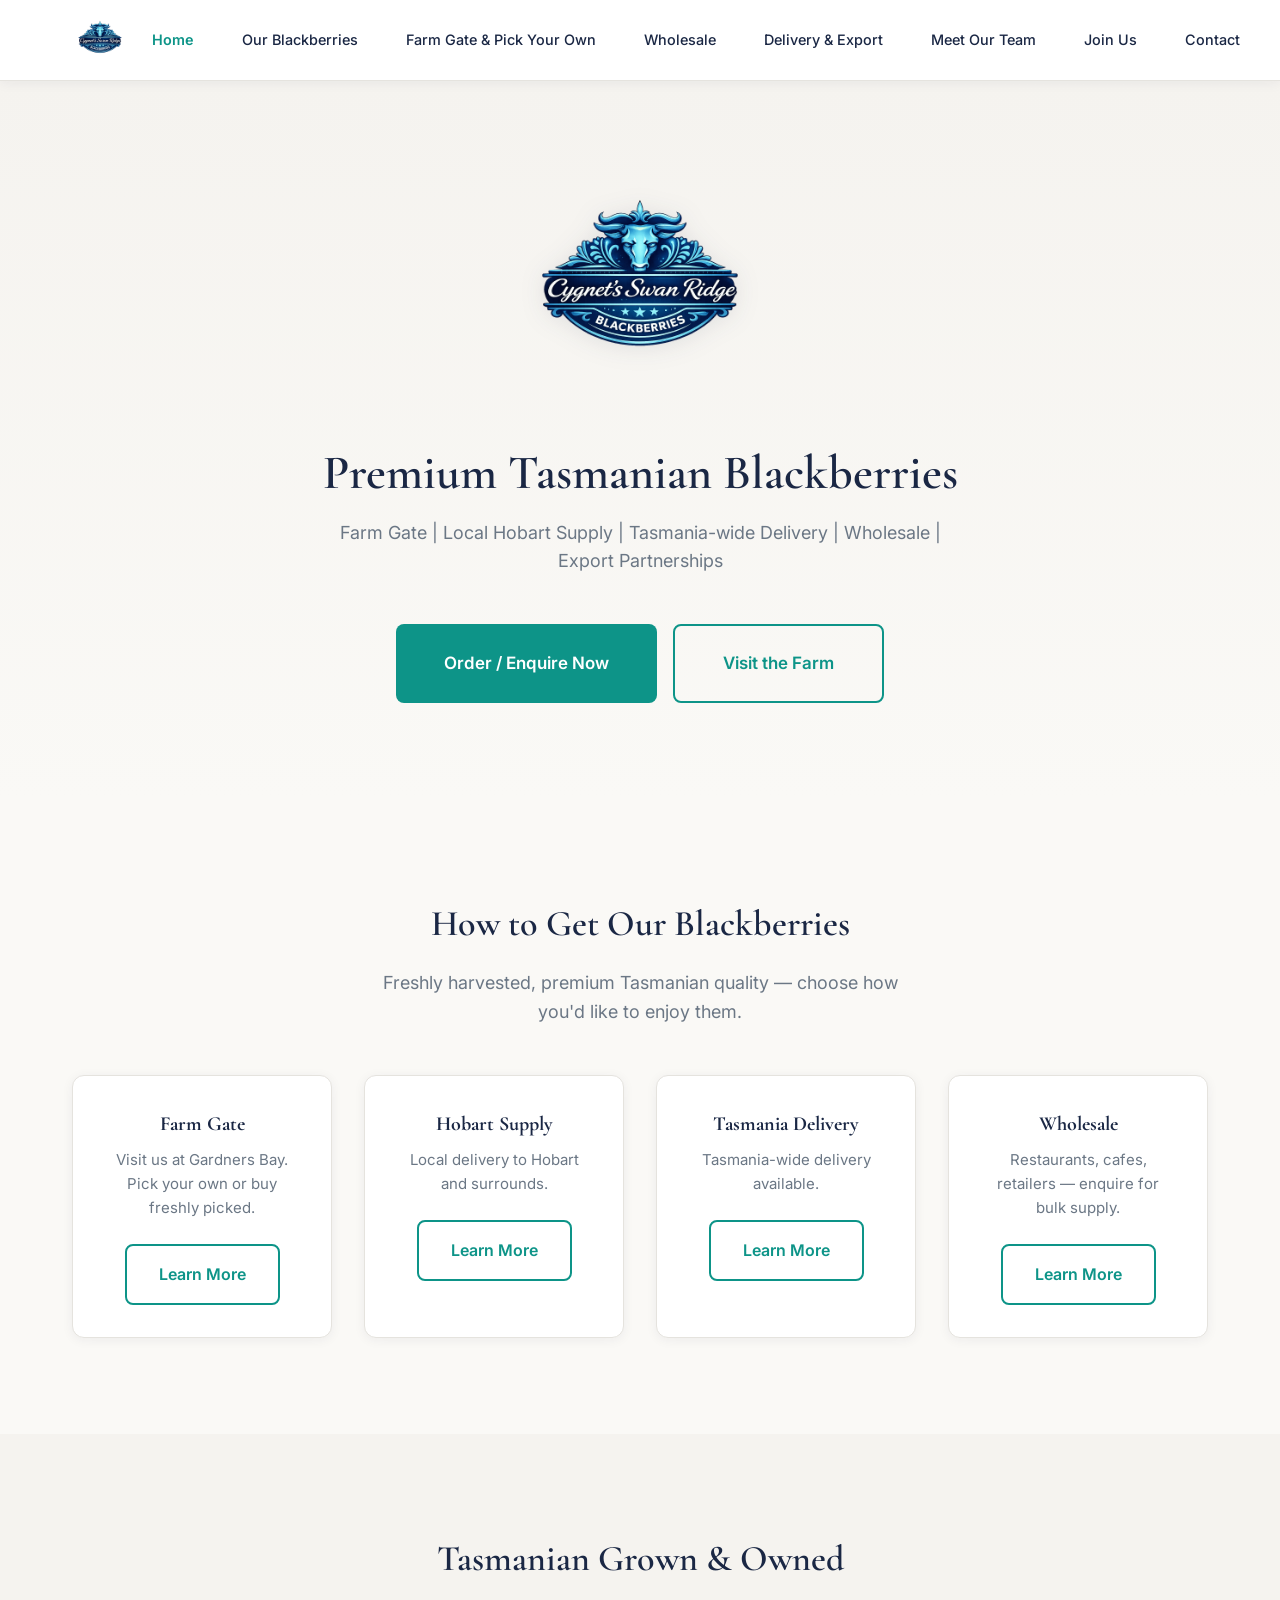
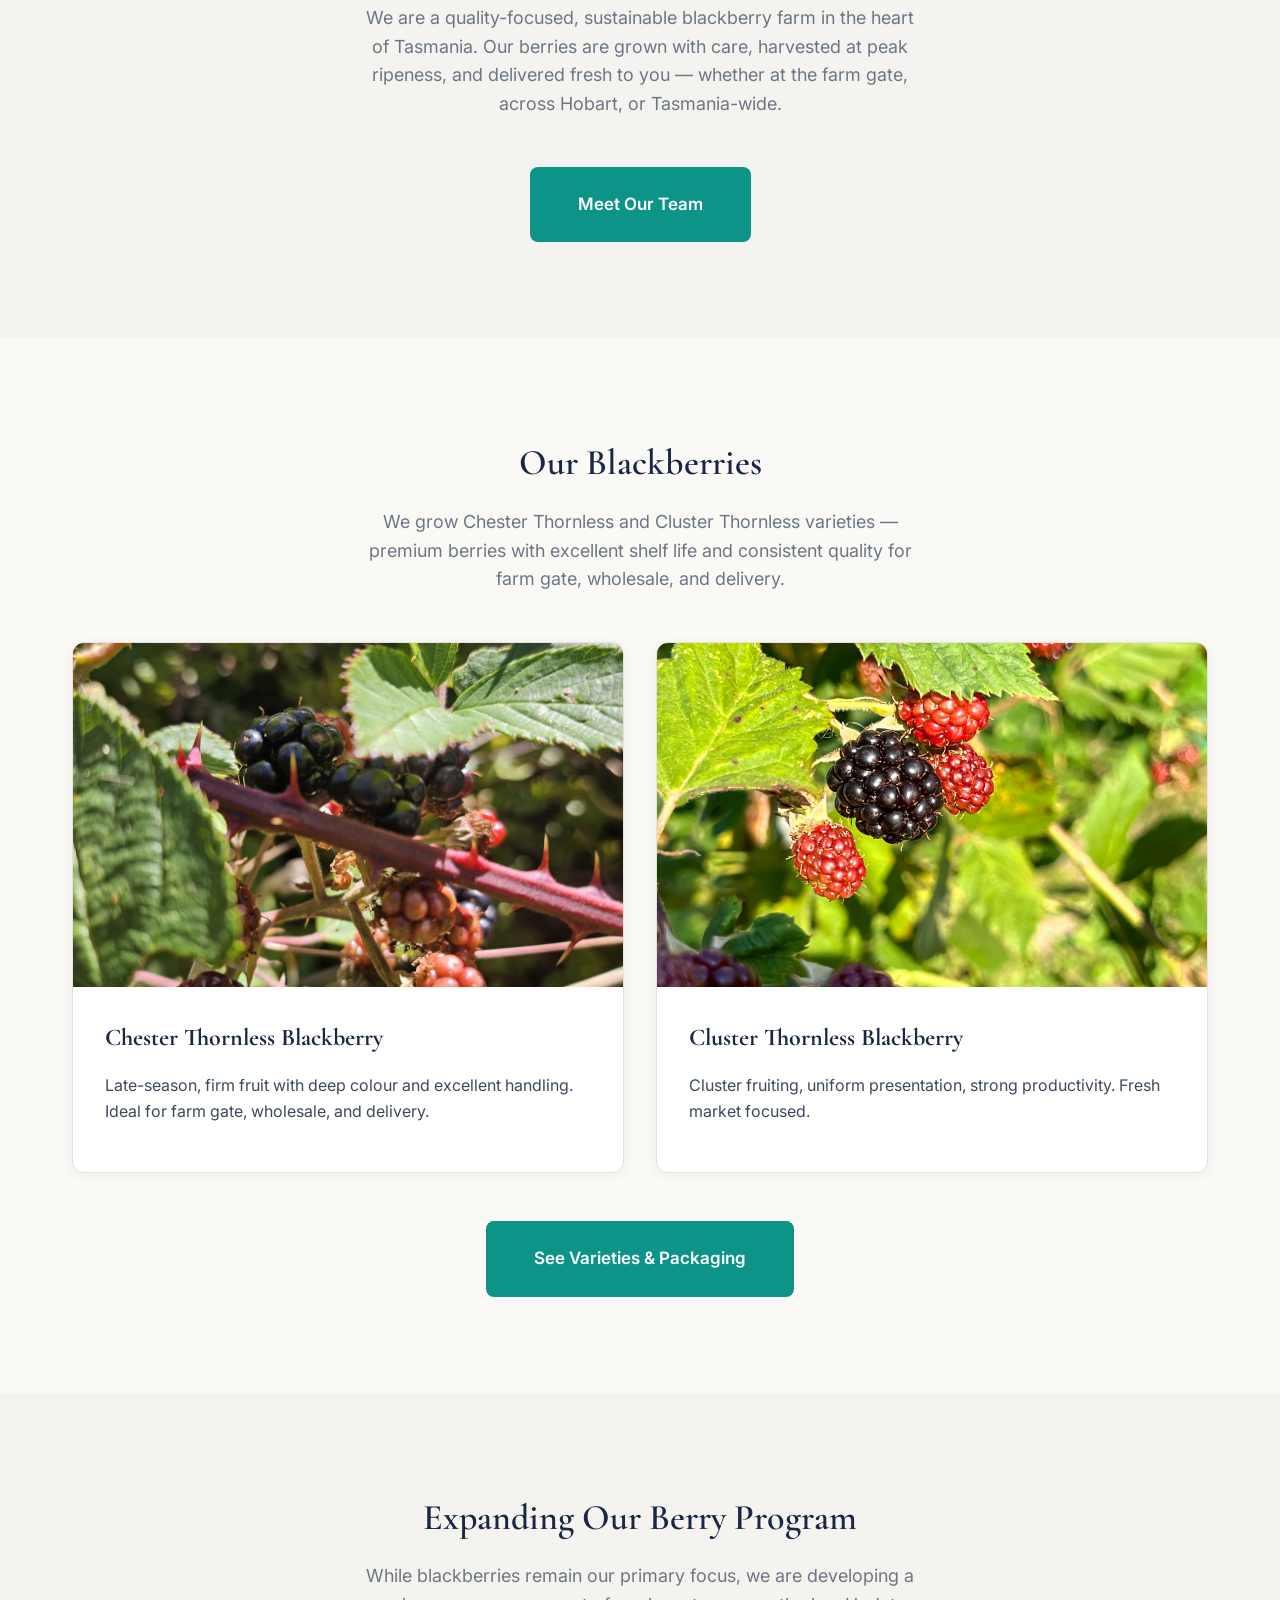
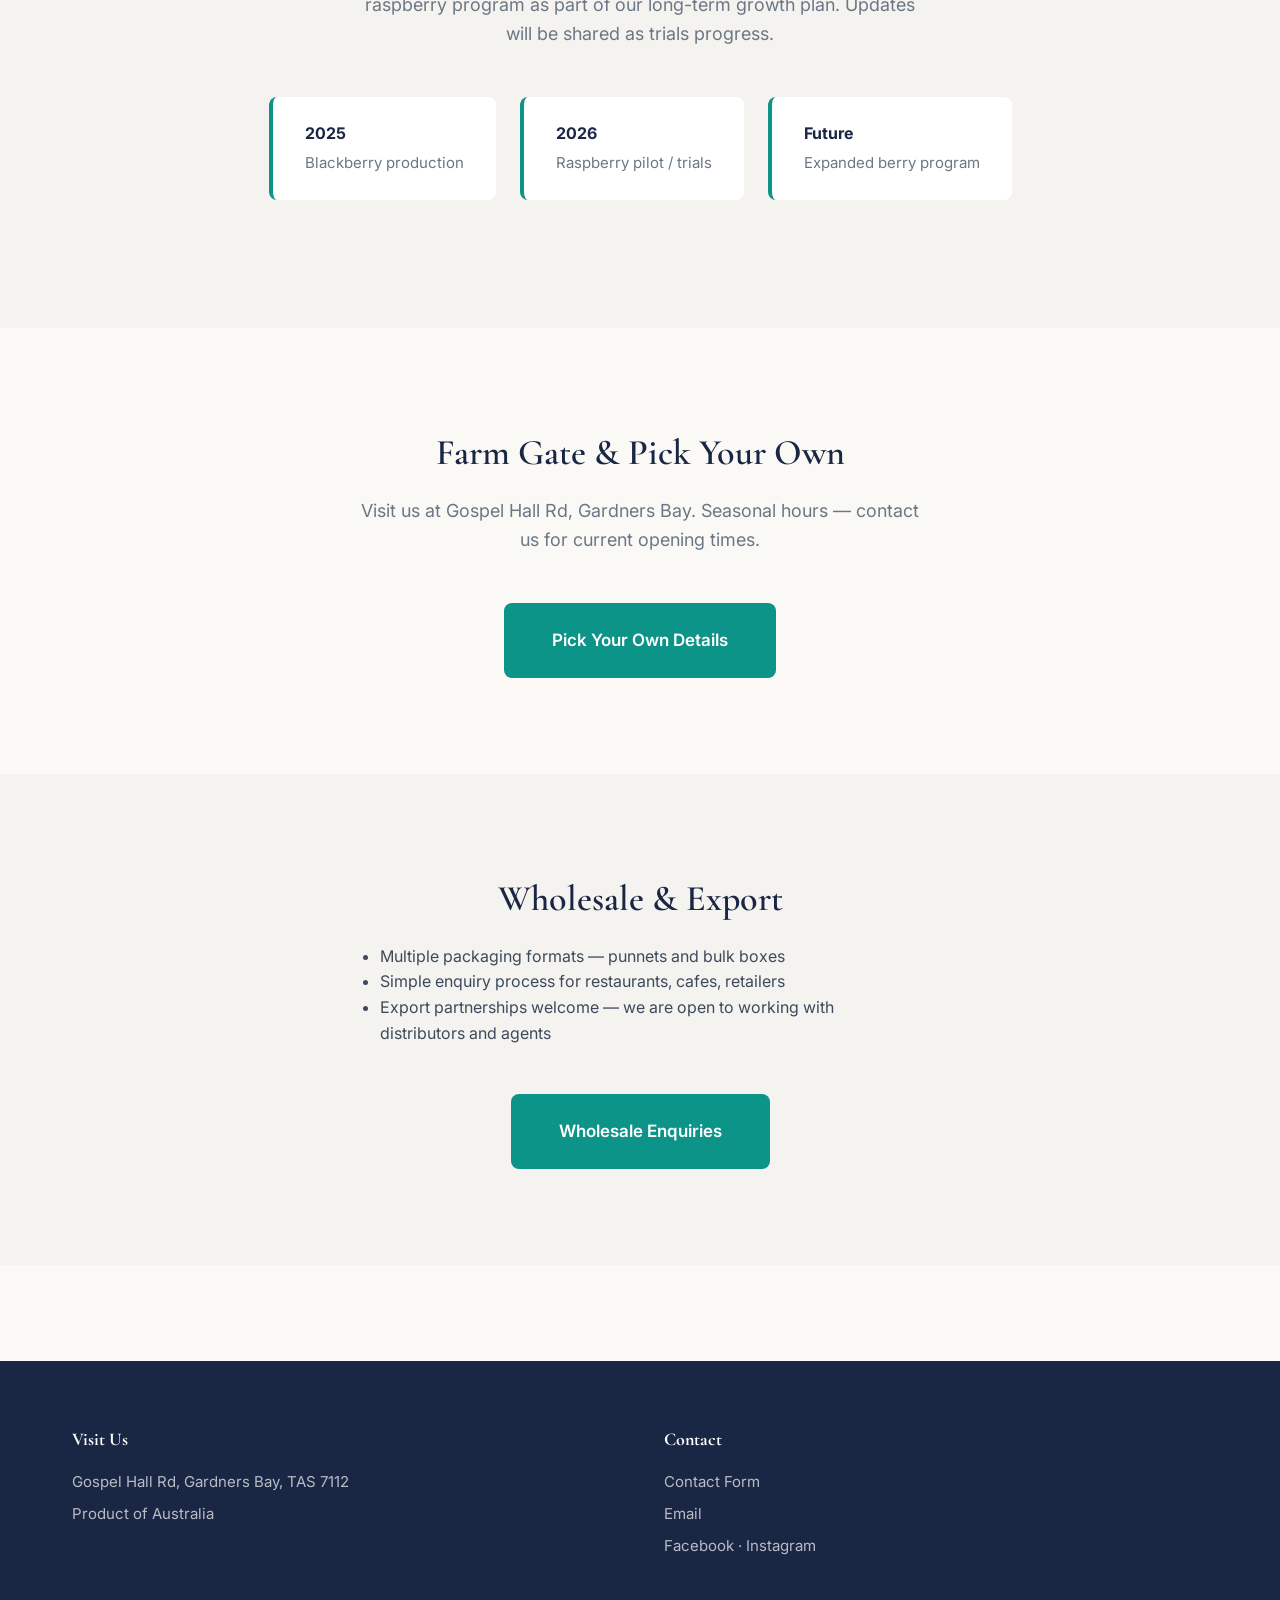
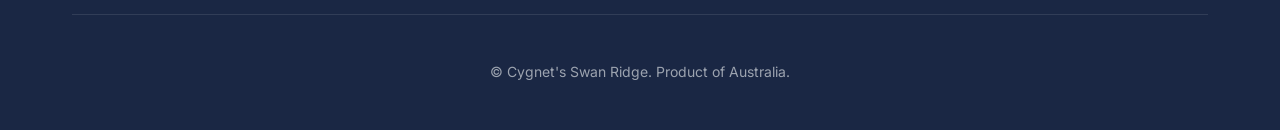
==== index.html @ 9a91f0d4 "initial website page" ====
<!DOCTYPE html>
<html lang="en">
<head>
  <meta charset="UTF-8">
  <meta name="viewport" content="width=device-width, initial-scale=1.0">
  <title>Cygnet's Swan Ridge — Premium Tasmanian Blackberries | Farm Gate, Hobart, Delivery, Wholesale</title>
  <meta name="description" content="Premium Tasmanian blackberries from Cygnet's Swan Ridge. Farm gate, Hobart supply, Tasmania-wide delivery, wholesale and export partnerships. Visit our farm at Gardners Bay.">
  <link rel="stylesheet" href="assets/css/main.css">
</head>
<body>
  <header class="site-header">
    <div class="container">
      <div class="header-inner">
        <a href="index.html" class="site-logo" aria-label="Cygnet's Swan Ridge Home">
          <img src="assets/images/logo/Updated_logo.png" alt="Cygnet's Swan Ridge — Premium Tasmanian Blackberries">
        </a>
        <button class="nav-toggle" aria-label="Toggle menu" type="button">☰</button>
        <nav class="main-nav">
          <ul>
            <li><a href="index.html" class="active">Home</a></li>
            <li><a href="blackberries.html">Our Blackberries</a></li>
            <li><a href="farm-gate.html">Farm Gate & Pick Your Own</a></li>
            <li><a href="wholesale.html">Wholesale</a></li>
            <li><a href="delivery-export.html">Delivery & Export</a></li>
            <li><a href="team.html">Meet Our Team</a></li>
            <li><a href="join.html">Join Us</a></li>
            <li><a href="contact.html">Contact</a></li>
          </ul>
        </nav>
      </div>
    </div>
  </header>

  <main>
    <!-- 1) Hero -->
    <section class="hero">
      <div class="container">
        <img src="assets/images/logo/Updated_logo.png" alt="Cygnet's Swan Ridge — Premium Tasmanian Blackberries" class="hero__logo">
        <h1>Premium Tasmanian Blackberries</h1>
        <p class="hero__subtext">Farm Gate | Local Hobart Supply | Tasmania-wide Delivery | Wholesale | Export Partnerships</p>
        <div class="hero__ctas">
          <a href="contact.html" class="btn btn--primary btn--lg">Order / Enquire Now</a>
          <a href="farm-gate.html" class="btn btn--secondary btn--lg">Visit the Farm</a>
        </div>
      </div>
    </section>

    <!-- 2) Quick Offer Tiles -->
    <section class="section">
      <div class="container">
        <h2 class="section-title">How to Get Our Blackberries</h2>
        <p class="section-subtitle">Freshly harvested, premium Tasmanian quality — choose how you'd like to enjoy them.</p>
        <div class="offer-tiles">
          <a href="farm-gate.html" class="offer-tile">
            <h3>Farm Gate</h3>
            <p>Visit us at Gardners Bay. Pick your own or buy freshly picked.</p>
            <span class="btn btn--secondary">Learn More</span>
          </a>
          <a href="delivery-export.html" class="offer-tile">
            <h3>Hobart Supply</h3>
            <p>Local delivery to Hobart and surrounds.</p>
            <span class="btn btn--secondary">Learn More</span>
          </a>
          <a href="delivery-export.html" class="offer-tile">
            <h3>Tasmania Delivery</h3>
            <p>Tasmania-wide delivery available.</p>
            <span class="btn btn--secondary">Learn More</span>
          </a>
          <a href="wholesale.html" class="offer-tile">
            <h3>Wholesale</h3>
            <p>Restaurants, cafes, retailers — enquire for bulk supply.</p>
            <span class="btn btn--secondary">Learn More</span>
          </a>
        </div>
      </div>
    </section>

    <!-- 3) About Preview -->
    <section class="section section--alt">
      <div class="container">
        <h2 class="section-title">Tasmanian Grown & Owned</h2>
        <p class="section-subtitle mb-2xl">We are a quality-focused, sustainable blackberry farm in the heart of Tasmania. Our berries are grown with care, harvested at peak ripeness, and delivered fresh to you — whether at the farm gate, across Hobart, or Tasmania-wide.</p>
        <div class="text-center">
          <a href="team.html" class="btn btn--primary btn--lg">Meet Our Team</a>
        </div>
      </div>
    </section>

    <!-- 4) Our Blackberries Preview -->
    <section class="section">
      <div class="container">
        <h2 class="section-title">Our Blackberries</h2>
        <p class="section-subtitle">We grow Chester Thornless and Cluster Thornless varieties — premium berries with excellent shelf life and consistent quality for farm gate, wholesale, and delivery.</p>
        <div class="variety-cards">
          <div class="variety-card">
            <div class="variety-card__image-wrap">
              <img src="assets/images/blackberries/Blac_1.jpg" alt="Chester Thornless blackberries on the vine" onerror="this.parentElement.classList.add('placeholder')">
            </div>
            <div class="variety-card__content">
              <h3>Chester Thornless Blackberry</h3>
              <p>Late-season, firm fruit with deep colour and excellent handling. Ideal for farm gate, wholesale, and delivery.</p>
            </div>
          </div>
          <div class="variety-card">
            <div class="variety-card__image-wrap">
              <img src="assets/images/blackberries/Black_2.jpg" alt="Cluster Thornless blackberries" onerror="this.parentElement.classList.add('placeholder')">
            </div>
            <div class="variety-card__content">
              <h3>Cluster Thornless Blackberry</h3>
              <p>Cluster fruiting, uniform presentation, strong productivity. Fresh market focused.</p>
            </div>
          </div>
        </div>
        <div class="text-center mt-2xl" style="margin-top: var(--space-2xl);">
          <a href="blackberries.html" class="btn btn--primary btn--lg">See Varieties & Packaging</a>
        </div>
      </div>
    </section>

    <!-- 5) Expanding Our Berry Program -->
    <section class="section section--alt">
      <div class="container">
        <h2 class="section-title">Expanding Our Berry Program</h2>
        <p class="section-subtitle">While blackberries remain our primary focus, we are developing a raspberry program as part of our long-term growth plan. Updates will be shared as trials progress.</p>
        <div class="timeline">
          <div class="timeline-item">
            <strong>2025</strong>
            <span>Blackberry production</span>
          </div>
          <div class="timeline-item">
            <strong>2026</strong>
            <span>Raspberry pilot / trials</span>
          </div>
          <div class="timeline-item">
            <strong>Future</strong>
            <span>Expanded berry program</span>
          </div>
        </div>
      </div>
    </section>

    <!-- 6) Farm Gate & Pick Your Own Preview -->
    <section class="section">
      <div class="container">
        <h2 class="section-title">Farm Gate & Pick Your Own</h2>
        <p class="section-subtitle">Visit us at Gospel Hall Rd, Gardners Bay. Seasonal hours — contact us for current opening times.</p>
        <div class="text-center">
          <a href="farm-gate.html" class="btn btn--primary btn--lg">Pick Your Own Details</a>
        </div>
      </div>
    </section>

    <!-- 7) Wholesale & Export Preview -->
    <section class="section section--alt">
      <div class="container">
        <h2 class="section-title">Wholesale & Export</h2>
        <ul style="max-width: 560px; margin: 0 auto var(--space-2xl); padding-left: 1.25rem; color: var(--color-body);">
          <li>Multiple packaging formats — punnets and bulk boxes</li>
          <li>Simple enquiry process for restaurants, cafes, retailers</li>
          <li>Export partnerships welcome — we are open to working with distributors and agents</li>
        </ul>
        <div class="text-center">
          <a href="wholesale.html" class="btn btn--primary btn--lg">Wholesale Enquiries</a>
        </div>
      </div>
    </section>
  </main>

  <!-- Footer -->
  <footer class="site-footer">
    <div class="container">
      <div class="footer-grid">
        <div class="footer-section">
          <h4>Visit Us</h4>
          <p>Gospel Hall Rd, Gardners Bay, TAS 7112</p>
          <p>Product of Australia</p>
        </div>
        <div class="footer-section">
          <h4>Contact</h4>
          <p><a href="contact.html">Contact Form</a></p>
          <p><a href="mailto:hello@cygnetswanridge.com.au">Email</a></p>
          <p><a href="#" aria-label="Facebook">Facebook</a> · <a href="#" aria-label="Instagram">Instagram</a></p>
        </div>
      </div>
      <div class="footer-bottom">
        <p>© Cygnet's Swan Ridge. Product of Australia.</p>
      </div>
    </div>
  </footer>

  <script src="assets/js/nav.js"></script>
</body>
</html>
---- assets/css/main.css ----
/* Cygnet's Swan Ridge — Main Stylesheet */
@import url('https://fonts.googleapis.com/css2?family=Cormorant+Garamond:ital,wght@0,400;0,500;0,600;0,700;1,400&family=Inter:wght@400;500;600;700&display=swap');

@import 'variables.css';
@import 'reset.css';
@import 'layout.css';
@import 'components.css';

/* Utility */
.text-center { text-align: center; }
.mb-0 { margin-bottom: 0; }
.mb-lg { margin-bottom: var(--space-lg); }
.mb-xl { margin-bottom: var(--space-xl); }
.mb-2xl { margin-bottom: var(--space-2xl); }
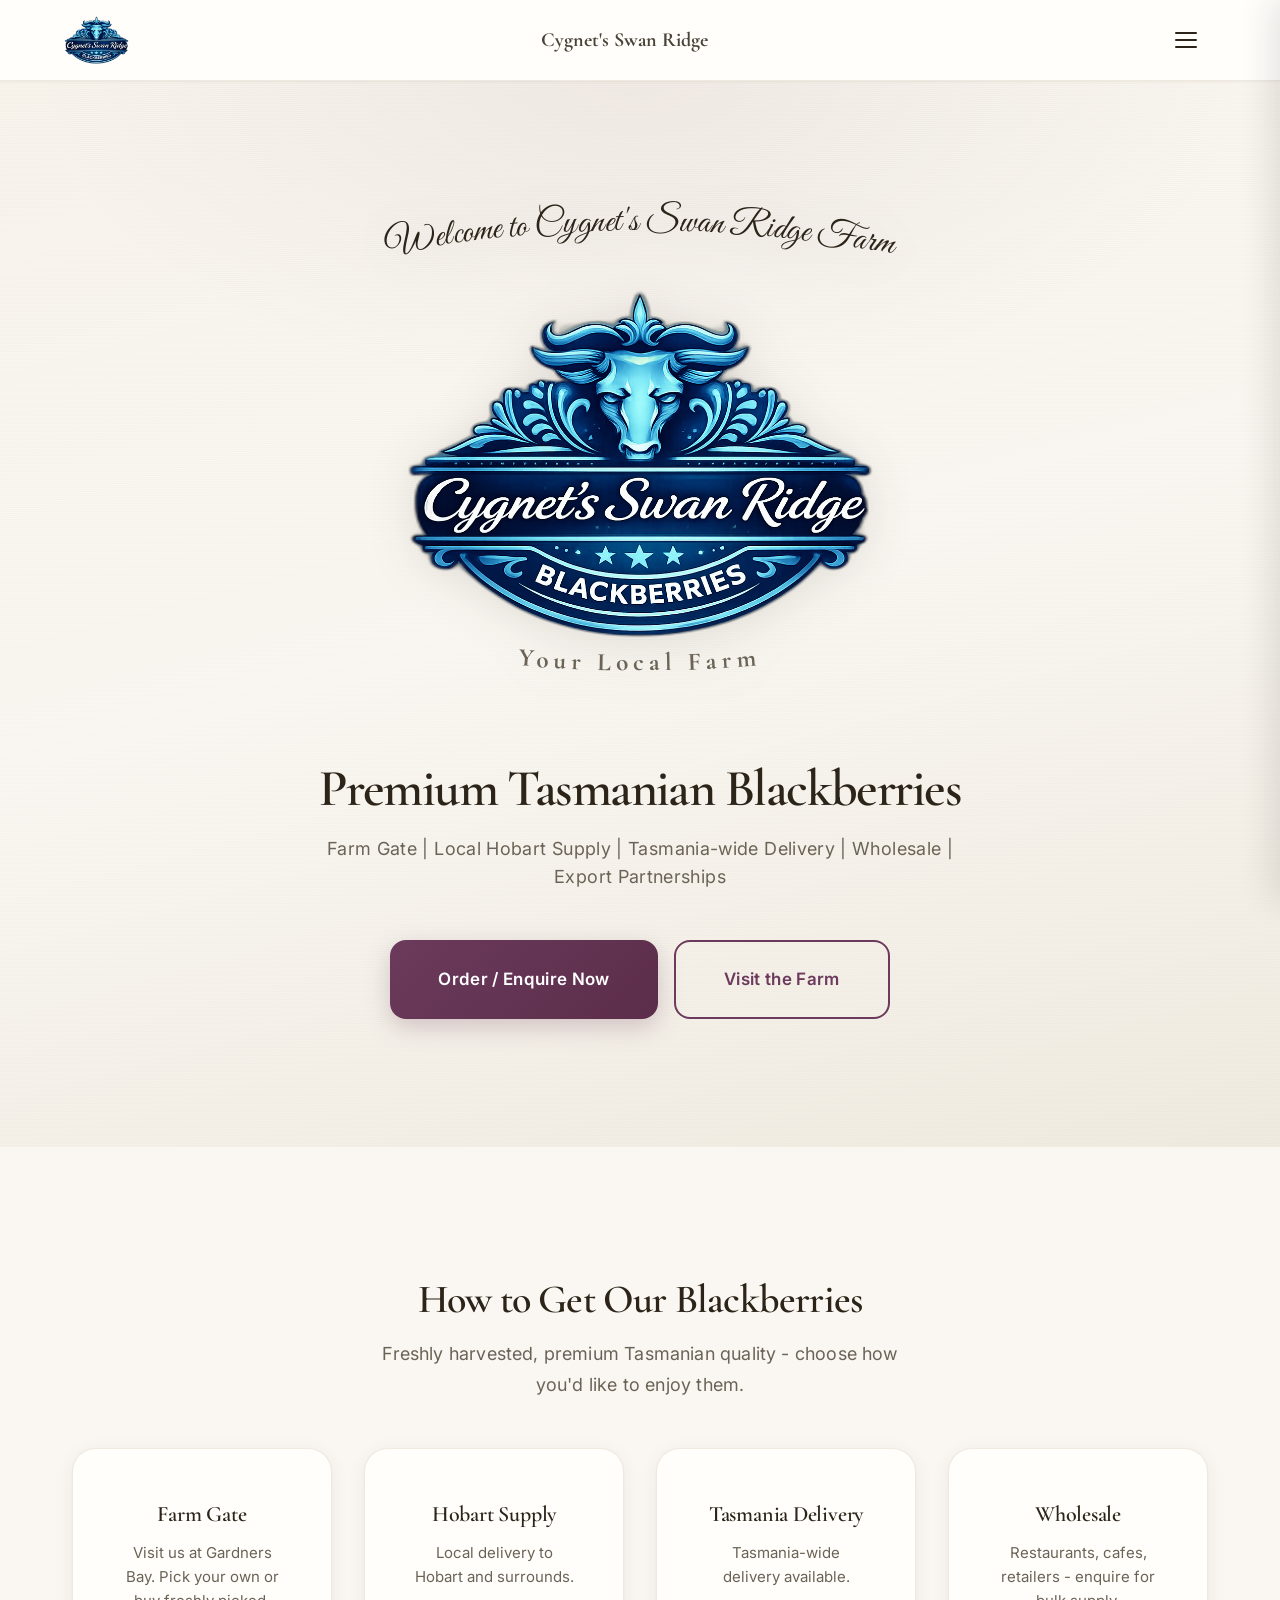
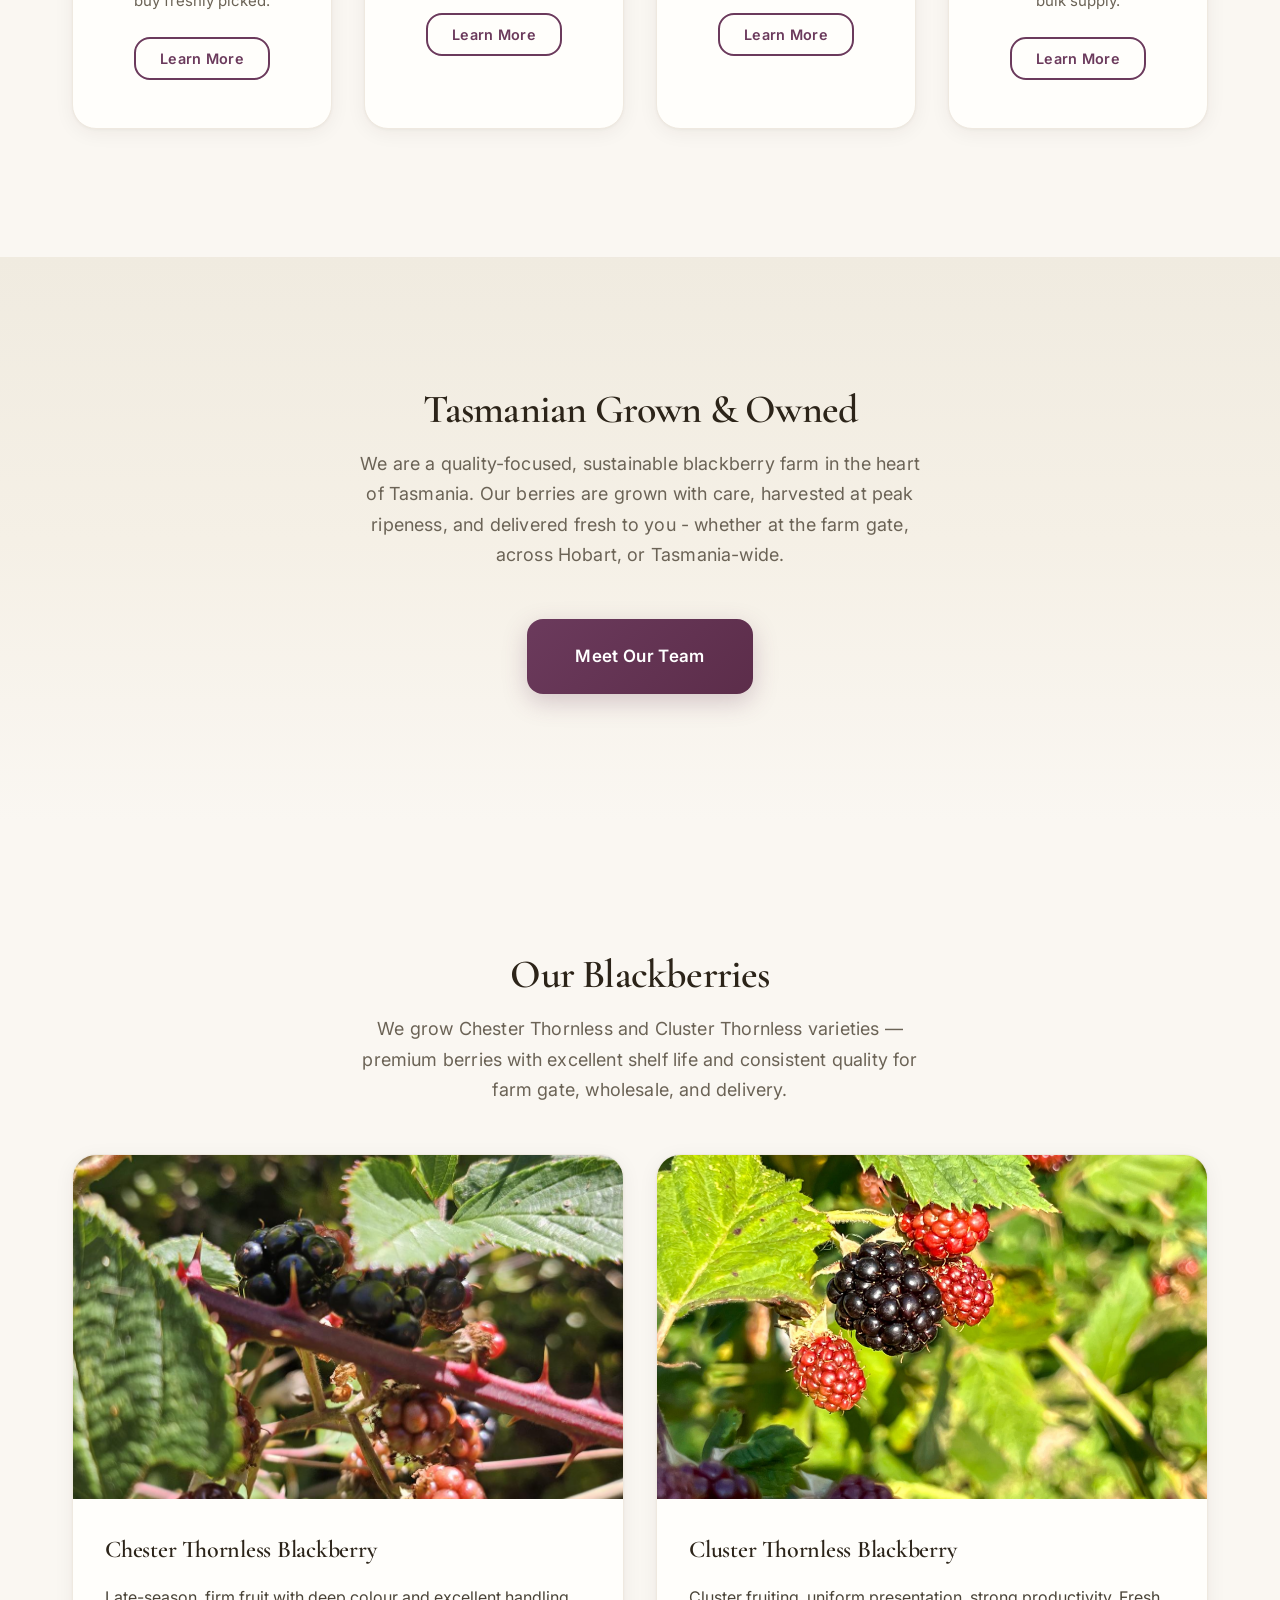
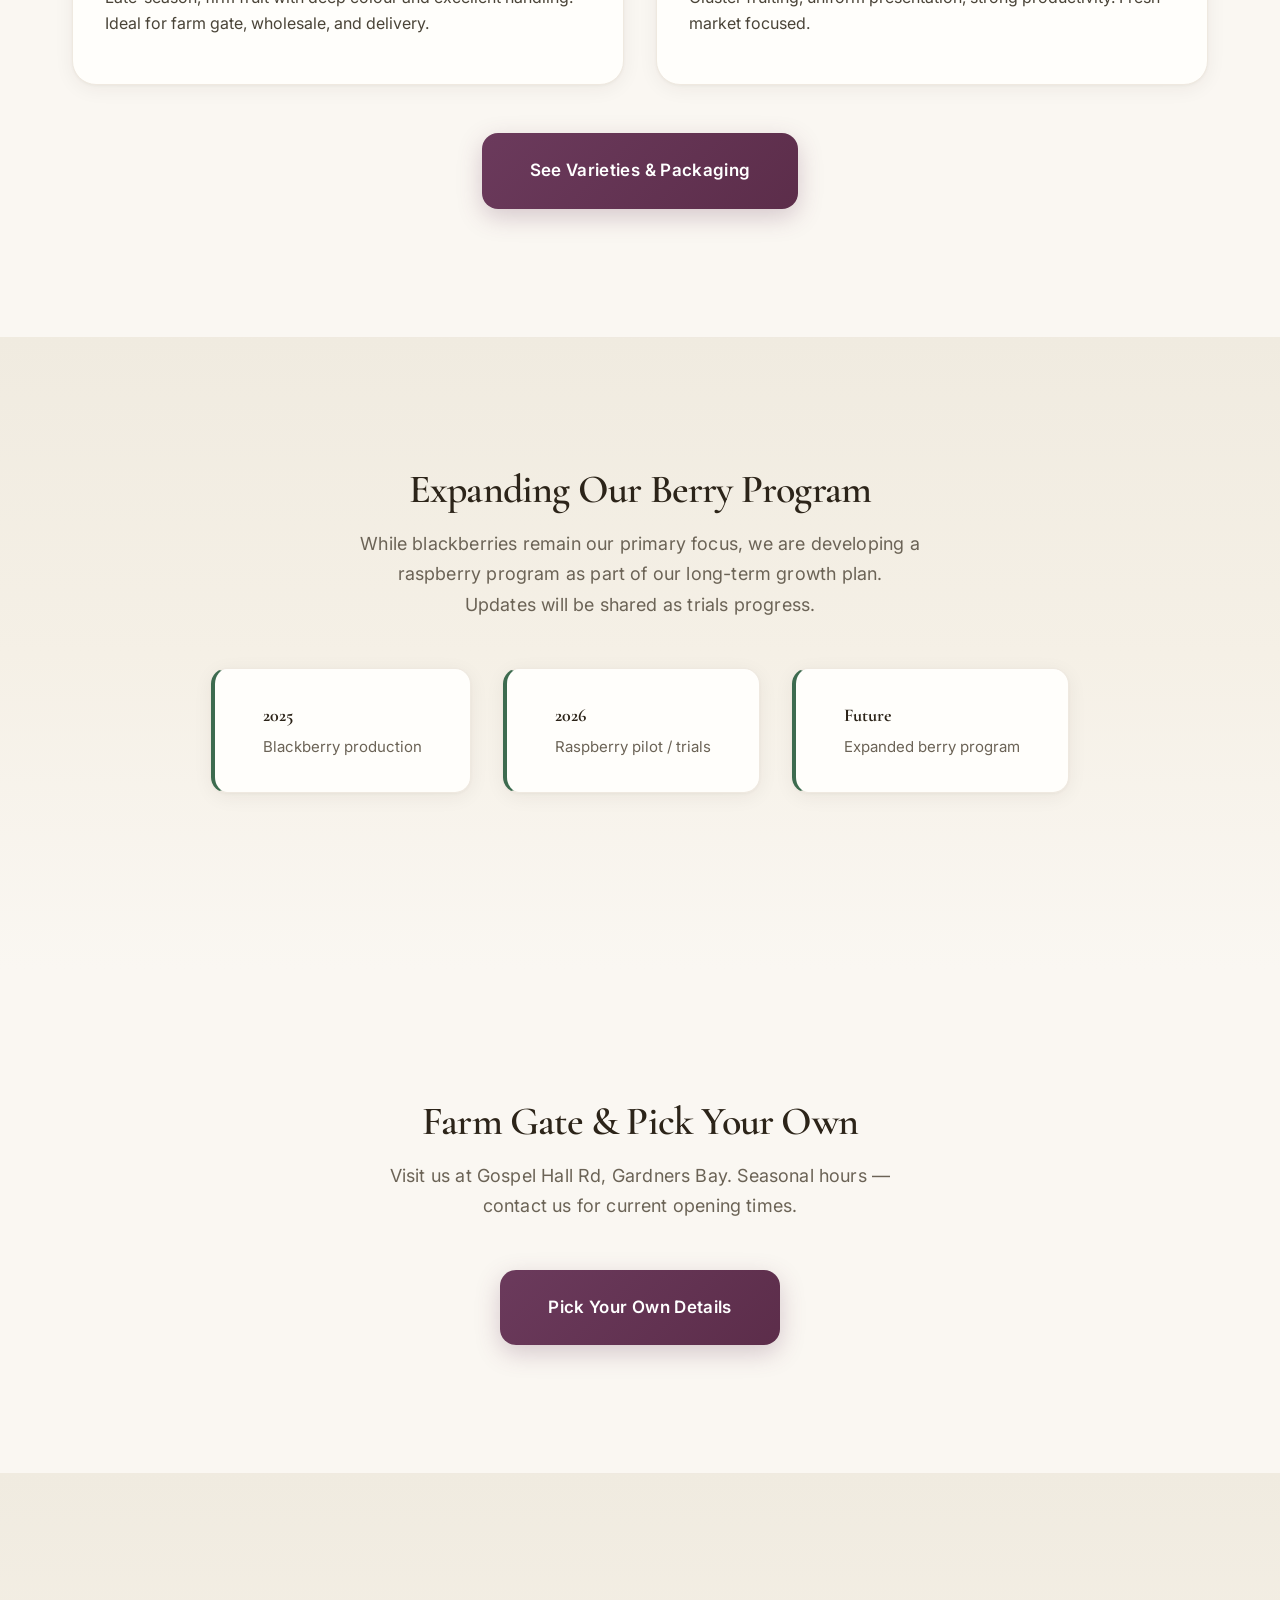
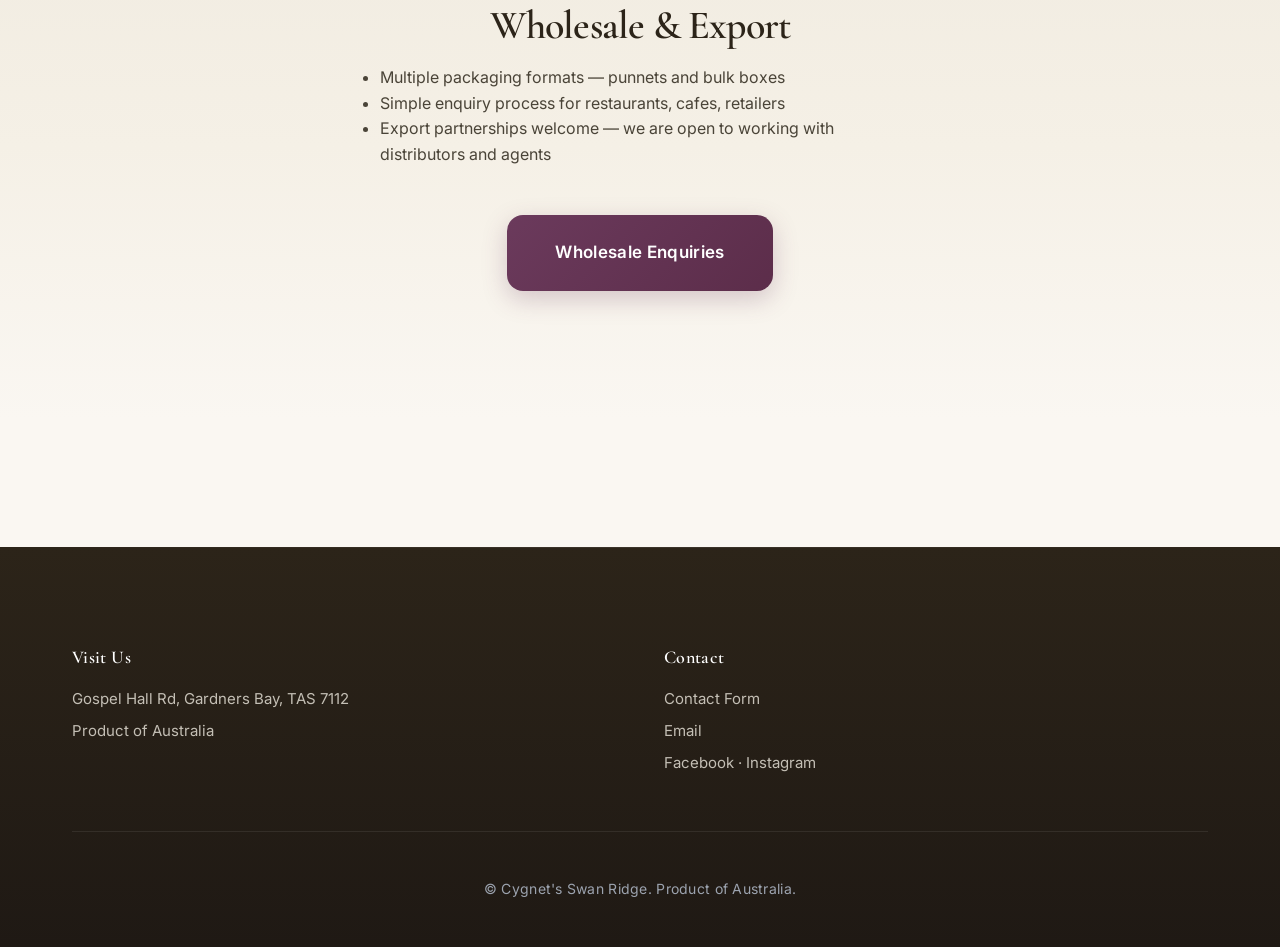
==== commit c4a9367e: "update the theme and color for the website" ====
--- a/index.html
+++ b/index.html
@@ -11,10 +11,13 @@
   <header class="site-header">
     <div class="container">
       <div class="header-inner">
-        <a href="index.html" class="site-logo" aria-label="Cygnet's Swan Ridge Home">
-          <img src="assets/images/logo/Updated_logo.png" alt="Cygnet's Swan Ridge — Premium Tasmanian Blackberries">
+        <a href="index.html" class="site-brand" aria-label="Cygnet's Swan Ridge Home">
+          <img src="assets/images/logo/Updated_logo_nobg.png" alt="" class="site-logo__img">
         </a>
-        <button class="nav-toggle" aria-label="Toggle menu" type="button">☰</button>
+        <a href="index.html" class="site-name" aria-label="Cygnet's Swan Ridge Home">Cygnet's Swan Ridge</a>
+        <button class="nav-toggle" aria-label="Toggle menu" type="button" aria-expanded="false">
+          <span></span><span></span><span></span>
+        </button>
         <nav class="main-nav">
           <ul>
             <li><a href="index.html" class="active">Home</a></li>
@@ -27,6 +30,7 @@
             <li><a href="contact.html">Contact</a></li>
           </ul>
         </nav>
+        <div class="nav-overlay" aria-hidden="true"></div>
       </div>
     </div>
   </header>
@@ -35,7 +39,23 @@
     <!-- 1) Hero -->
     <section class="hero">
       <div class="container">
-        <img src="assets/images/logo/Updated_logo.png" alt="Cygnet's Swan Ridge — Premium Tasmanian Blackberries" class="hero__logo">
+        <div class="hero__logo-block">
+          <div class="hero__logo-svg-wrap">
+            <svg class="hero__logo-svg" viewBox="0 0 560 400" xmlns="http://www.w3.org/2000/svg" xmlns:xlink="http://www.w3.org/1999/xlink" role="img" aria-label="Cygnet's Swan Ridge — Welcome to Cygnet's Swan Ridge Farm, Your Local Farm">
+              <defs>
+                <path id="arcTop" d="M 10,50 Q 280,-15 550,50" fill="none"/>
+                <path id="arcBottom" d="M 10,350 Q 280,410 550,350" fill="none"/>
+              </defs>
+              <text class="hero__arc-text hero__arc-text--top">
+                <textPath href="#arcTop" xlink:href="#arcTop" startOffset="50%" text-anchor="middle">Welcome to Cygnet's Swan Ridge Farm</textPath>
+              </text>
+              <image href="assets/images/logo/Updated_logo_nobg.png" xlink:href="assets/images/logo/Updated_logo_nobg.png" x="60" y="65" width="440" height="290" preserveAspectRatio="xMidYMid meet"/>
+              <text class="hero__arc-text hero__arc-text--bottom">
+                <textPath href="#arcBottom" xlink:href="#arcBottom" startOffset="50%" text-anchor="middle">Your Local Farm</textPath>
+              </text>
+            </svg>
+          </div>
+        </div>
         <h1>Premium Tasmanian Blackberries</h1>
         <p class="hero__subtext">Farm Gate | Local Hobart Supply | Tasmania-wide Delivery | Wholesale | Export Partnerships</p>
         <div class="hero__ctas">
@@ -49,7 +69,7 @@
     <section class="section">
       <div class="container">
         <h2 class="section-title">How to Get Our Blackberries</h2>
-        <p class="section-subtitle">Freshly harvested, premium Tasmanian quality — choose how you'd like to enjoy them.</p>
+        <p class="section-subtitle">Freshly harvested, premium Tasmanian quality - choose how you'd like to enjoy them.</p>
         <div class="offer-tiles">
           <a href="farm-gate.html" class="offer-tile">
             <h3>Farm Gate</h3>
@@ -68,7 +88,7 @@
           </a>
           <a href="wholesale.html" class="offer-tile">
             <h3>Wholesale</h3>
-            <p>Restaurants, cafes, retailers — enquire for bulk supply.</p>
+            <p>Restaurants, cafes, retailers - enquire for bulk supply.</p>
             <span class="btn btn--secondary">Learn More</span>
           </a>
         </div>
@@ -79,7 +99,7 @@
     <section class="section section--alt">
       <div class="container">
         <h2 class="section-title">Tasmanian Grown & Owned</h2>
-        <p class="section-subtitle mb-2xl">We are a quality-focused, sustainable blackberry farm in the heart of Tasmania. Our berries are grown with care, harvested at peak ripeness, and delivered fresh to you — whether at the farm gate, across Hobart, or Tasmania-wide.</p>
+        <p class="section-subtitle mb-2xl">We are a quality-focused, sustainable blackberry farm in the heart of Tasmania. Our berries are grown with care, harvested at peak ripeness, and delivered fresh to you - whether at the farm gate, across Hobart, or Tasmania-wide.</p>
         <div class="text-center">
           <a href="team.html" class="btn btn--primary btn--lg">Meet Our Team</a>
         </div>
--- a/assets/css/main.css
+++ b/assets/css/main.css
@@ -1,10 +1,20 @@
 /* Cygnet's Swan Ridge — Main Stylesheet */
-@import url('https://fonts.googleapis.com/css2?family=Cormorant+Garamond:ital,wght@0,400;0,500;0,600;0,700;1,400&family=Inter:wght@400;500;600;700&display=swap');
+@import url('https://fonts.googleapis.com/css2?family=Cormorant+Garamond:ital,wght@0,400;0,500;0,600;0,700;1,400&family=Great+Vibes&family=Inter:wght@400;500;600;700&display=swap');
 
 @import 'variables.css';
 @import 'reset.css';
 @import 'layout.css';
 @import 'components.css';
+
+/* Base polish */
+html {
+  -webkit-font-smoothing: antialiased;
+  -moz-osx-font-smoothing: grayscale;
+}
+
+body {
+  font-feature-settings: "kern" 1, "liga" 1;
+}
 
 /* Utility */
 .text-center { text-align: center; }
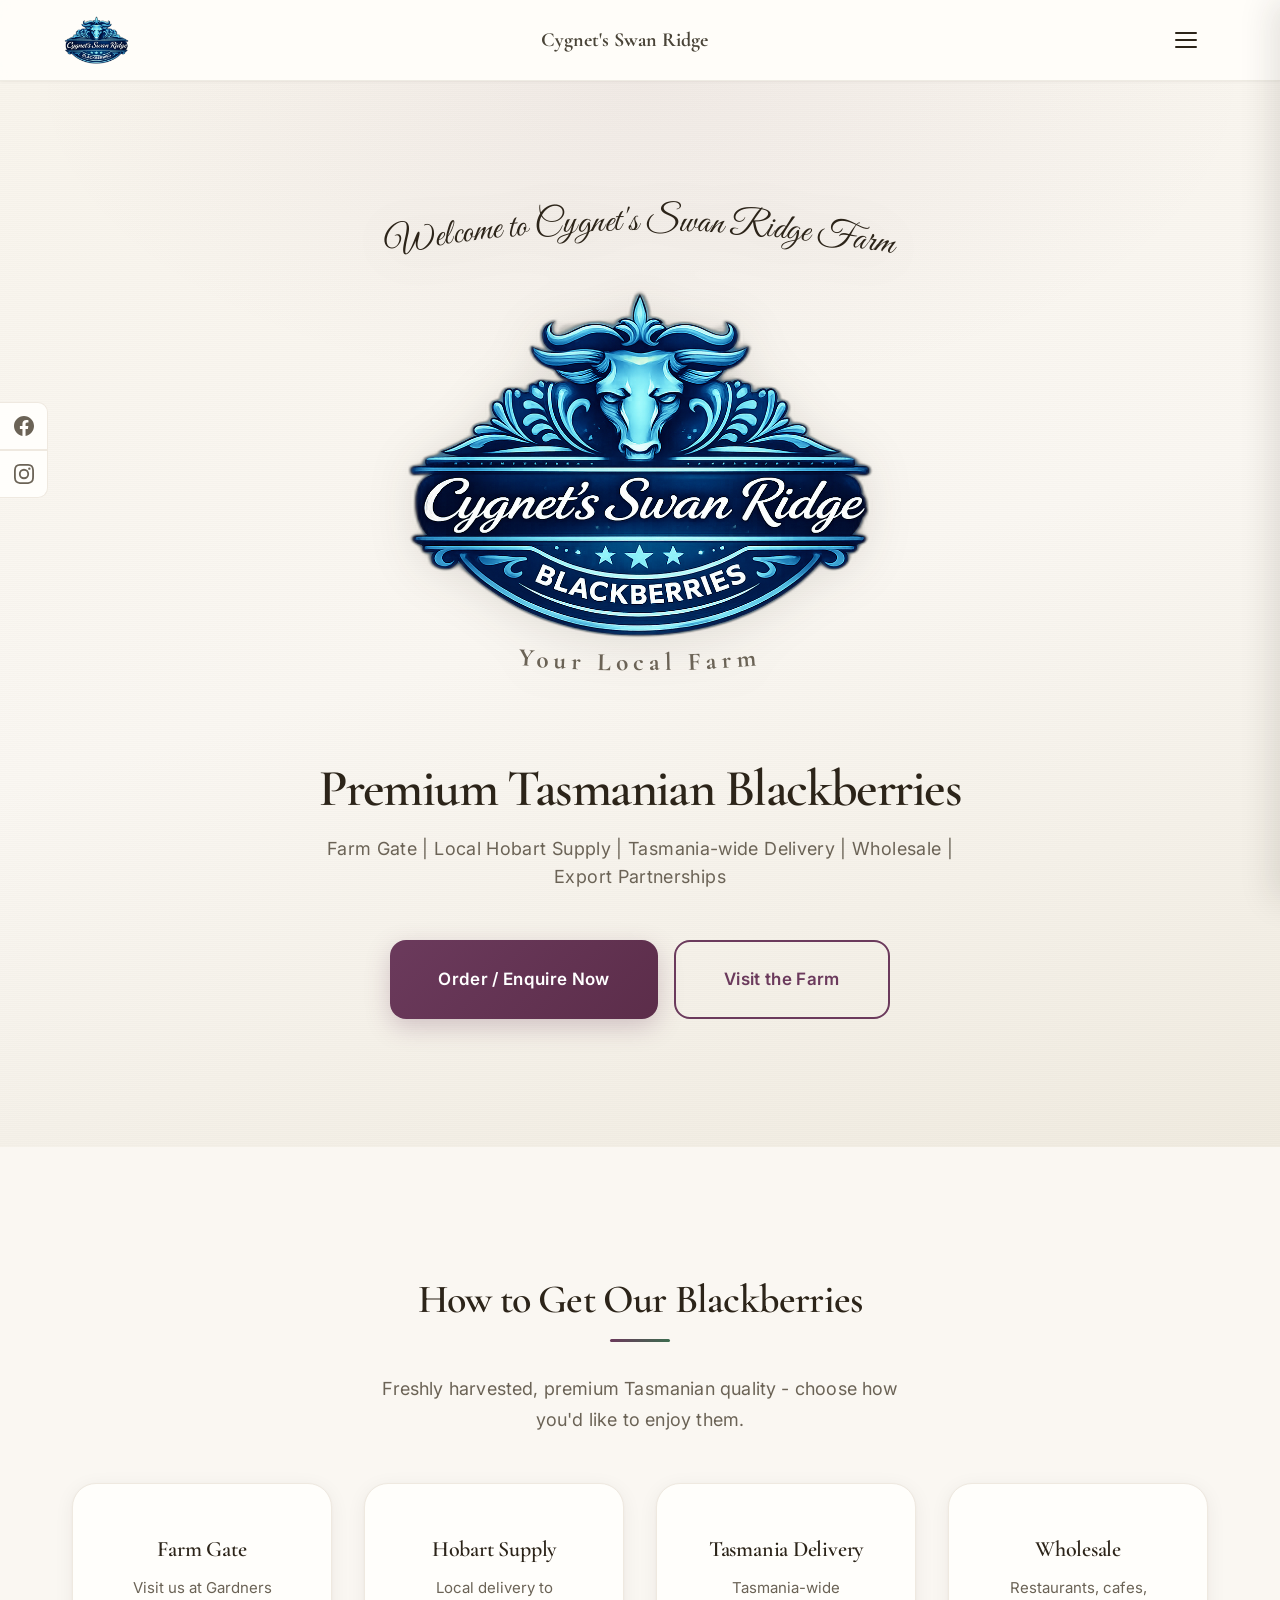
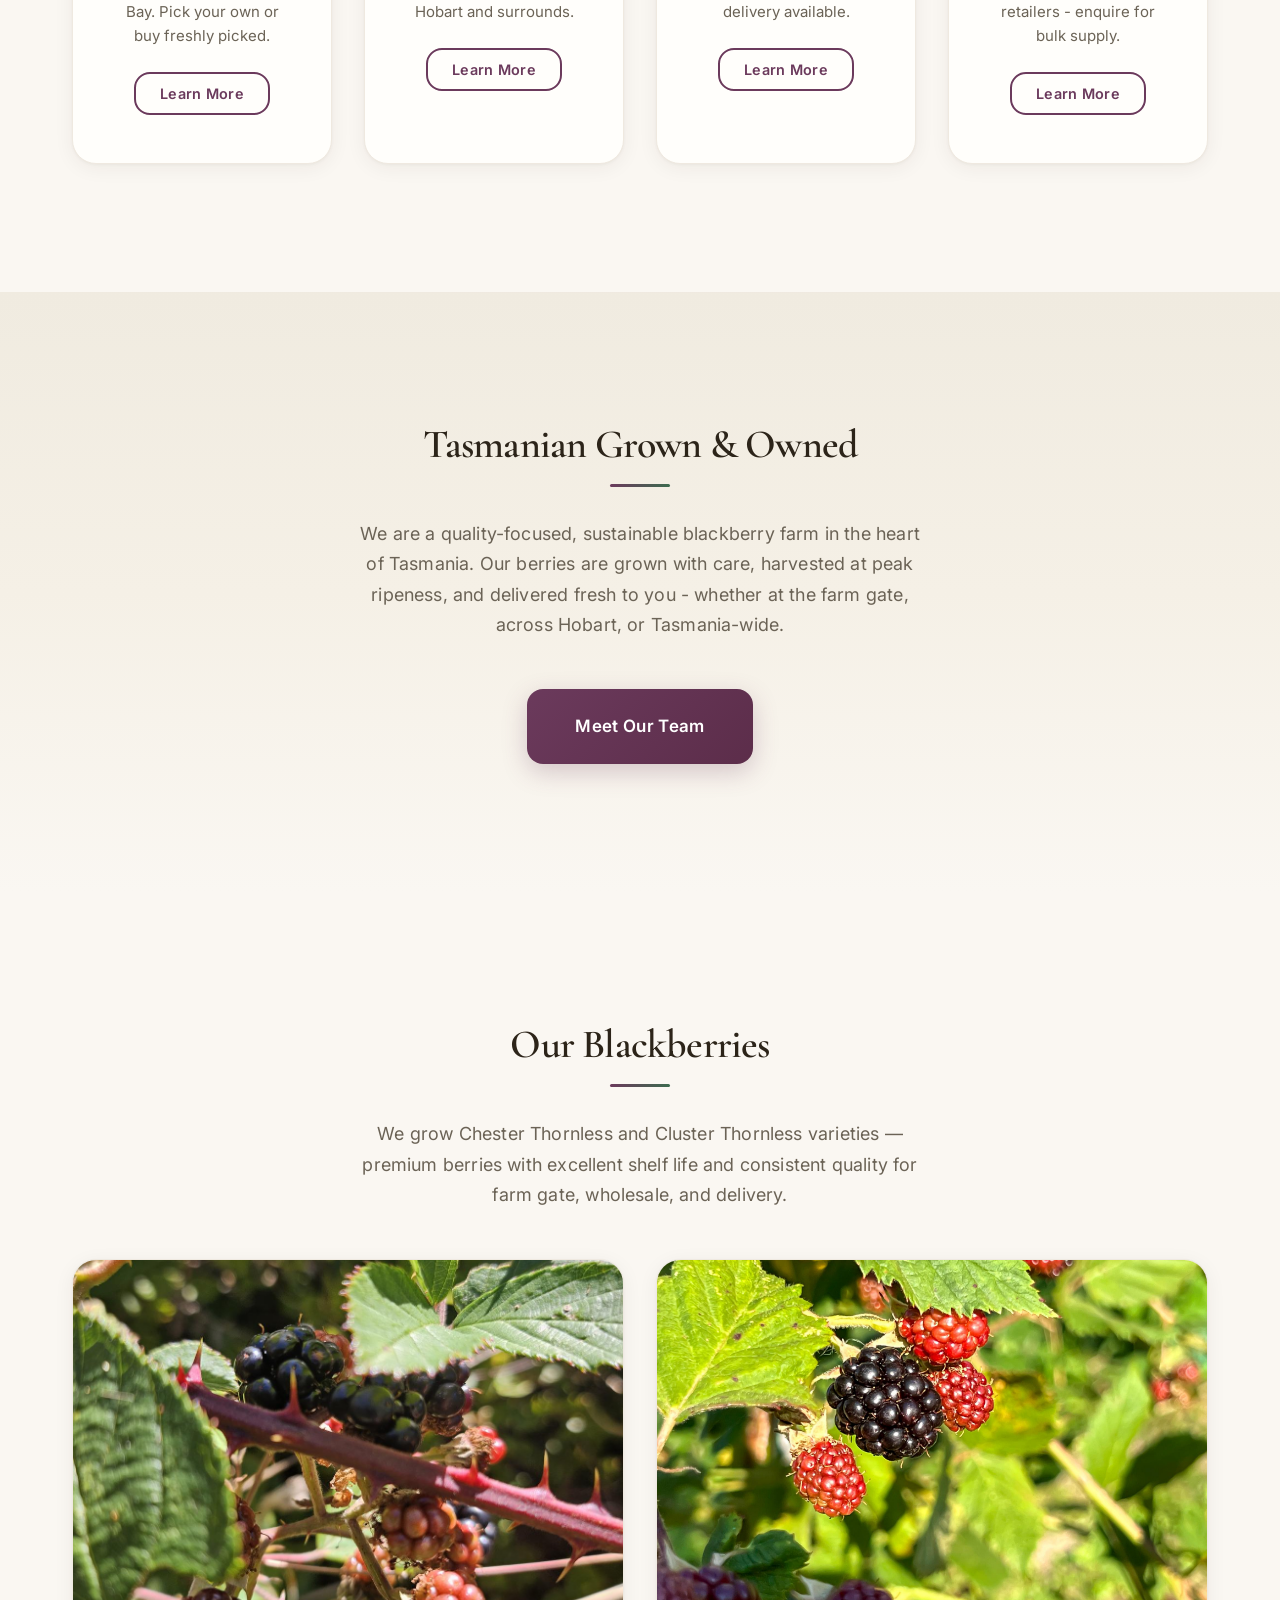
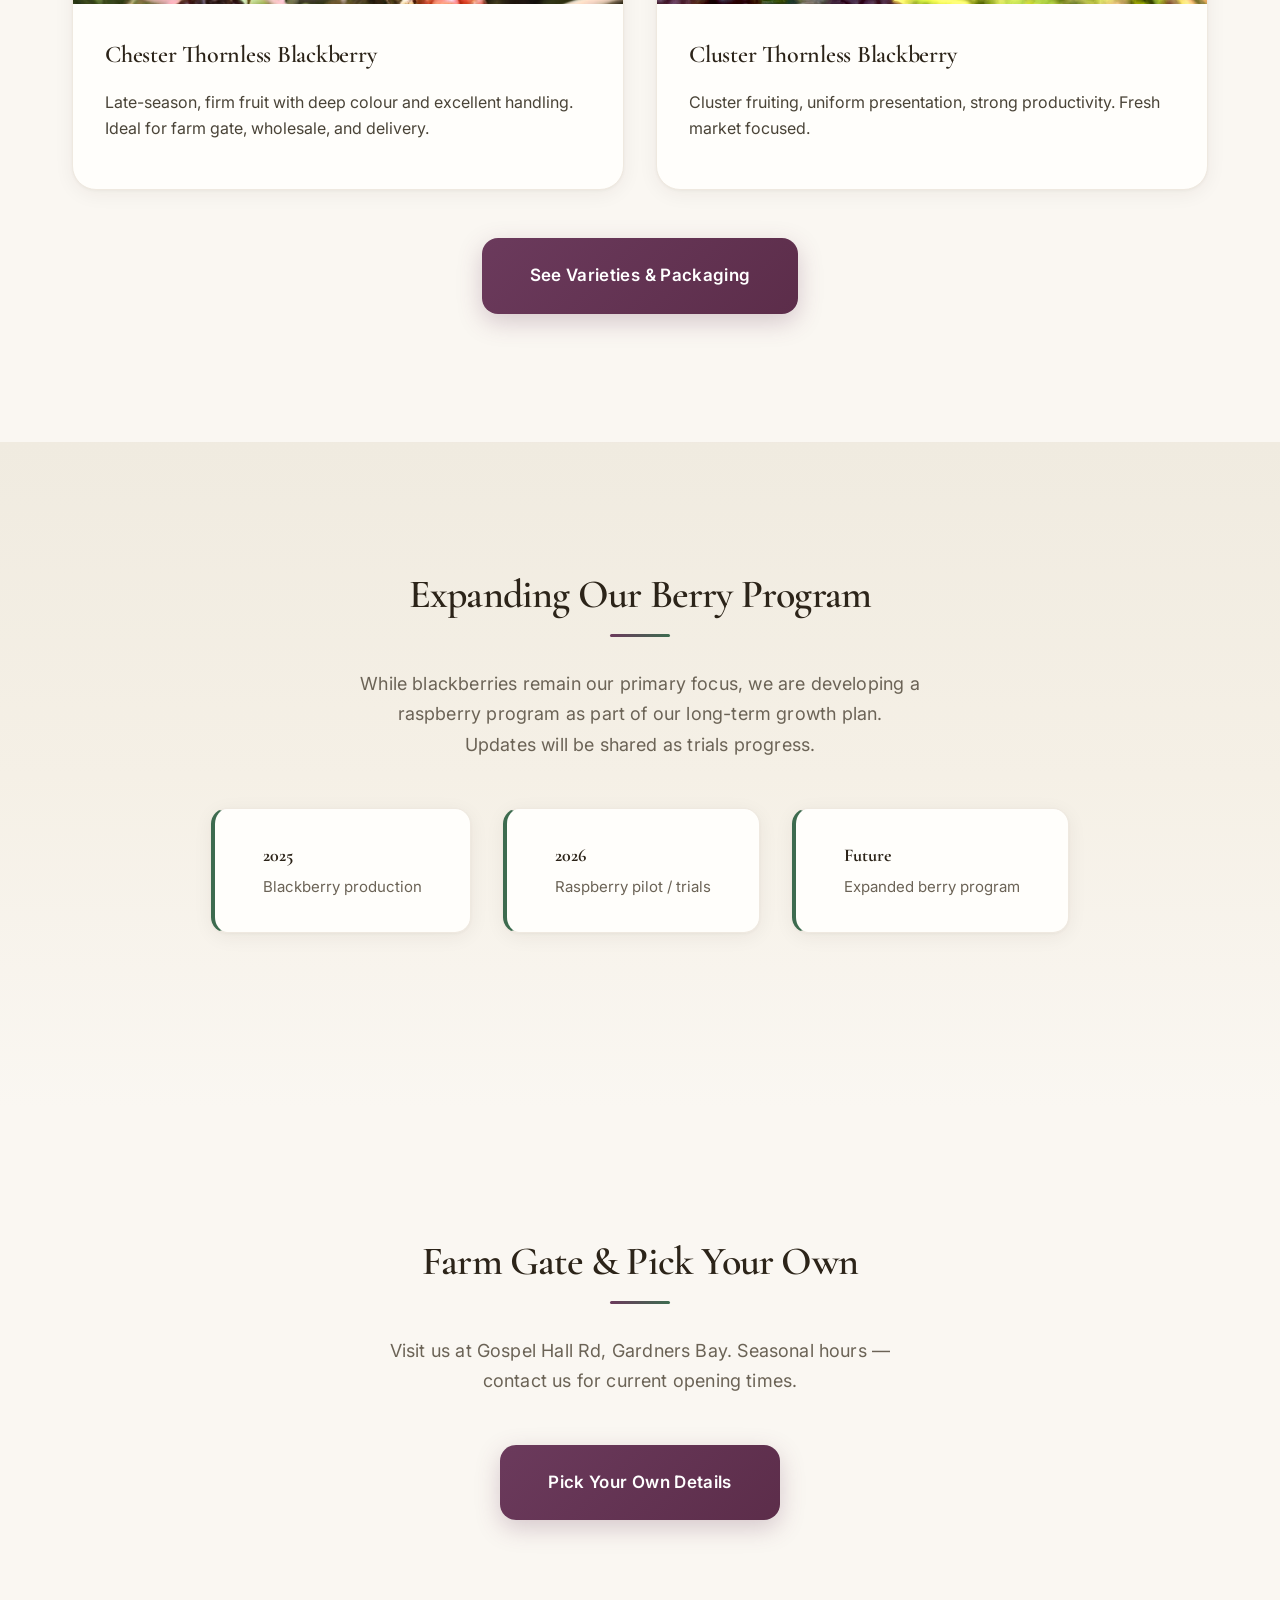
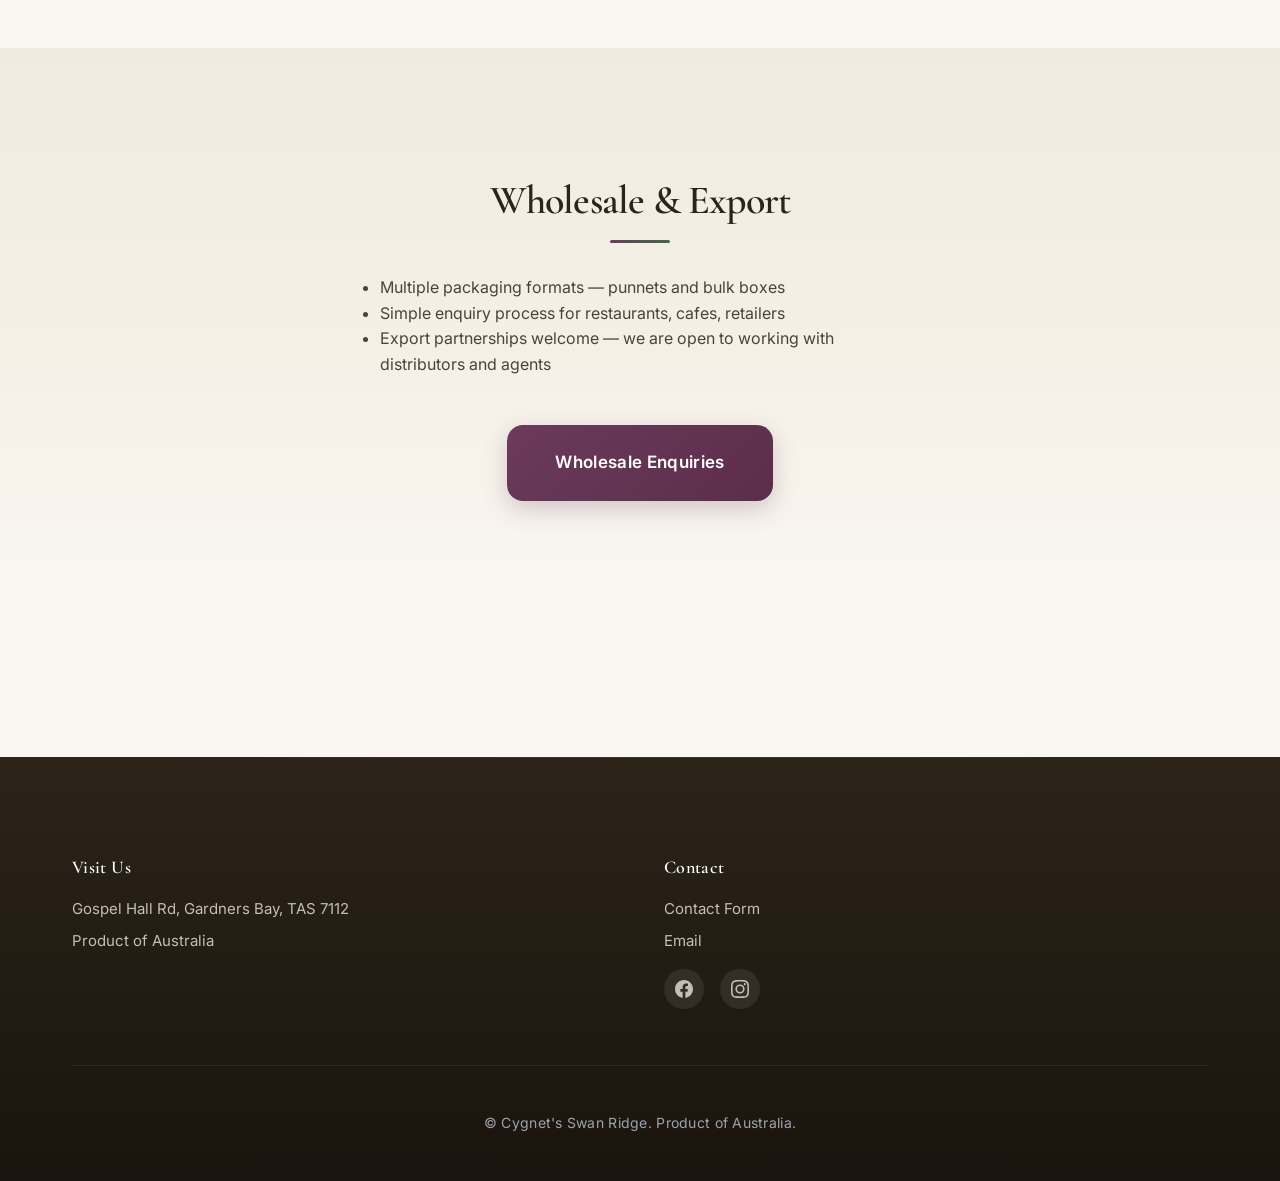
==== commit bd044eb0: "add the scroll version and icon to the facebook & insta" ====
--- a/index.html
+++ b/index.html
@@ -68,9 +68,10 @@
     <!-- 2) Quick Offer Tiles -->
     <section class="section">
       <div class="container">
-        <h2 class="section-title">How to Get Our Blackberries</h2>
-        <p class="section-subtitle">Freshly harvested, premium Tasmanian quality - choose how you'd like to enjoy them.</p>
-        <div class="offer-tiles">
+        <h2 class="section-title reveal">How to Get Our Blackberries</h2>
+        <hr class="section-divider reveal">
+        <p class="section-subtitle reveal">Freshly harvested, premium Tasmanian quality - choose how you'd like to enjoy them.</p>
+        <div class="offer-tiles reveal-stagger">
           <a href="farm-gate.html" class="offer-tile">
             <h3>Farm Gate</h3>
             <p>Visit us at Gardners Bay. Pick your own or buy freshly picked.</p>
@@ -98,8 +99,9 @@
     <!-- 3) About Preview -->
     <section class="section section--alt">
       <div class="container">
-        <h2 class="section-title">Tasmanian Grown & Owned</h2>
-        <p class="section-subtitle mb-2xl">We are a quality-focused, sustainable blackberry farm in the heart of Tasmania. Our berries are grown with care, harvested at peak ripeness, and delivered fresh to you - whether at the farm gate, across Hobart, or Tasmania-wide.</p>
+        <h2 class="section-title reveal">Tasmanian Grown & Owned</h2>
+        <hr class="section-divider reveal">
+        <p class="section-subtitle mb-2xl reveal">We are a quality-focused, sustainable blackberry farm in the heart of Tasmania. Our berries are grown with care, harvested at peak ripeness, and delivered fresh to you - whether at the farm gate, across Hobart, or Tasmania-wide.</p>
         <div class="text-center">
           <a href="team.html" class="btn btn--primary btn--lg">Meet Our Team</a>
         </div>
@@ -109,9 +111,10 @@
     <!-- 4) Our Blackberries Preview -->
     <section class="section">
       <div class="container">
-        <h2 class="section-title">Our Blackberries</h2>
-        <p class="section-subtitle">We grow Chester Thornless and Cluster Thornless varieties — premium berries with excellent shelf life and consistent quality for farm gate, wholesale, and delivery.</p>
-        <div class="variety-cards">
+        <h2 class="section-title reveal">Our Blackberries</h2>
+        <hr class="section-divider reveal">
+        <p class="section-subtitle reveal">We grow Chester Thornless and Cluster Thornless varieties — premium berries with excellent shelf life and consistent quality for farm gate, wholesale, and delivery.</p>
+        <div class="variety-cards reveal-stagger">
           <div class="variety-card">
             <div class="variety-card__image-wrap">
               <img src="assets/images/blackberries/Blac_1.jpg" alt="Chester Thornless blackberries on the vine" onerror="this.parentElement.classList.add('placeholder')">
@@ -140,9 +143,10 @@
     <!-- 5) Expanding Our Berry Program -->
     <section class="section section--alt">
       <div class="container">
-        <h2 class="section-title">Expanding Our Berry Program</h2>
-        <p class="section-subtitle">While blackberries remain our primary focus, we are developing a raspberry program as part of our long-term growth plan. Updates will be shared as trials progress.</p>
-        <div class="timeline">
+        <h2 class="section-title reveal">Expanding Our Berry Program</h2>
+        <hr class="section-divider reveal">
+        <p class="section-subtitle reveal">While blackberries remain our primary focus, we are developing a raspberry program as part of our long-term growth plan. Updates will be shared as trials progress.</p>
+        <div class="timeline reveal-stagger">
           <div class="timeline-item">
             <strong>2025</strong>
             <span>Blackberry production</span>
@@ -162,8 +166,9 @@
     <!-- 6) Farm Gate & Pick Your Own Preview -->
     <section class="section">
       <div class="container">
-        <h2 class="section-title">Farm Gate & Pick Your Own</h2>
-        <p class="section-subtitle">Visit us at Gospel Hall Rd, Gardners Bay. Seasonal hours — contact us for current opening times.</p>
+        <h2 class="section-title reveal">Farm Gate & Pick Your Own</h2>
+        <hr class="section-divider reveal">
+        <p class="section-subtitle reveal">Visit us at Gospel Hall Rd, Gardners Bay. Seasonal hours — contact us for current opening times.</p>
         <div class="text-center">
           <a href="farm-gate.html" class="btn btn--primary btn--lg">Pick Your Own Details</a>
         </div>
@@ -173,7 +178,8 @@
     <!-- 7) Wholesale & Export Preview -->
     <section class="section section--alt">
       <div class="container">
-        <h2 class="section-title">Wholesale & Export</h2>
+        <h2 class="section-title reveal">Wholesale & Export</h2>
+        <hr class="section-divider reveal">
         <ul style="max-width: 560px; margin: 0 auto var(--space-2xl); padding-left: 1.25rem; color: var(--color-body);">
           <li>Multiple packaging formats — punnets and bulk boxes</li>
           <li>Simple enquiry process for restaurants, cafes, retailers</li>
@@ -199,15 +205,33 @@
           <h4>Contact</h4>
           <p><a href="contact.html">Contact Form</a></p>
           <p><a href="mailto:hello@cygnetswanridge.com.au">Email</a></p>
-          <p><a href="#" aria-label="Facebook">Facebook</a> · <a href="#" aria-label="Instagram">Instagram</a></p>
+          <div class="footer-social">
+            <a href="#" class="social-facebook" aria-label="Facebook" target="_blank" rel="noopener noreferrer">
+              <svg viewBox="0 0 24 24"><path d="M24 12.073c0-6.627-5.373-12-12-12s-12 5.373-12 12c0 5.99 4.388 10.954 10.125 11.854v-8.385H7.078v-3.47h3.047V9.43c0-3.007 1.792-4.669 4.533-4.669 1.312 0 2.686.235 2.686.235v2.953H15.83c-1.491 0-1.956.925-1.956 1.874v2.25h3.328l-.532 3.47h-2.796v8.385C19.612 23.027 24 18.062 24 12.073z"/></svg>
+            </a>
+            <a href="#" class="social-instagram" aria-label="Instagram" target="_blank" rel="noopener noreferrer">
+              <svg viewBox="0 0 24 24"><path d="M12 2.163c3.204 0 3.584.012 4.85.07 3.252.148 4.771 1.691 4.919 4.919.058 1.265.069 1.645.069 4.849 0 3.205-.012 3.584-.069 4.849-.149 3.225-1.664 4.771-4.919 4.919-1.266.058-1.644.07-4.85.07-3.204 0-3.584-.012-4.849-.07-3.26-.149-4.771-1.699-4.919-4.92-.058-1.265-.07-1.644-.07-4.849 0-3.204.013-3.583.07-4.849.149-3.227 1.664-4.771 4.919-4.919 1.266-.057 1.645-.069 4.849-.069zM12 0C8.741 0 8.333.014 7.053.072 2.695.272.273 2.69.073 7.052.014 8.333 0 8.741 0 12c0 3.259.014 3.668.072 4.948.2 4.358 2.618 6.78 6.98 6.98C8.333 23.986 8.741 24 12 24c3.259 0 3.668-.014 4.948-.072 4.354-.2 6.782-2.618 6.979-6.98.059-1.28.073-1.689.073-4.948 0-3.259-.014-3.667-.072-4.947-.196-4.354-2.617-6.78-6.979-6.98C15.668.014 15.259 0 12 0zm0 5.838a6.162 6.162 0 100 12.324 6.162 6.162 0 000-12.324zM12 16a4 4 0 110-8 4 4 0 010 8zm6.406-11.845a1.44 1.44 0 100 2.881 1.44 1.44 0 000-2.881z"/></svg>
+            </a>
+          </div>
         </div>
       </div>
       <div class="footer-bottom">
-        <p>© Cygnet's Swan Ridge. Product of Australia.</p>
+        <p>&copy; Cygnet's Swan Ridge. Product of Australia.</p>
       </div>
     </div>
   </footer>
 
+  <!-- Social Sidebar -->
+  <aside class="social-sidebar" aria-label="Social media links">
+    <a href="#" class="social-facebook" aria-label="Facebook" target="_blank" rel="noopener noreferrer">
+      <svg viewBox="0 0 24 24"><path d="M24 12.073c0-6.627-5.373-12-12-12s-12 5.373-12 12c0 5.99 4.388 10.954 10.125 11.854v-8.385H7.078v-3.47h3.047V9.43c0-3.007 1.792-4.669 4.533-4.669 1.312 0 2.686.235 2.686.235v2.953H15.83c-1.491 0-1.956.925-1.956 1.874v2.25h3.328l-.532 3.47h-2.796v8.385C19.612 23.027 24 18.062 24 12.073z"/></svg>
+    </a>
+    <a href="#" class="social-instagram" aria-label="Instagram" target="_blank" rel="noopener noreferrer">
+      <svg viewBox="0 0 24 24"><path d="M12 2.163c3.204 0 3.584.012 4.85.07 3.252.148 4.771 1.691 4.919 4.919.058 1.265.069 1.645.069 4.849 0 3.205-.012 3.584-.069 4.849-.149 3.225-1.664 4.771-4.919 4.919-1.266.058-1.644.07-4.85.07-3.204 0-3.584-.012-4.849-.07-3.26-.149-4.771-1.699-4.919-4.92-.058-1.265-.07-1.644-.07-4.849 0-3.204.013-3.583.07-4.849.149-3.227 1.664-4.771 4.919-4.919 1.266-.057 1.645-.069 4.849-.069zM12 0C8.741 0 8.333.014 7.053.072 2.695.272.273 2.69.073 7.052.014 8.333 0 8.741 0 12c0 3.259.014 3.668.072 4.948.2 4.358 2.618 6.78 6.98 6.98C8.333 23.986 8.741 24 12 24c3.259 0 3.668-.014 4.948-.072 4.354-.2 6.782-2.618 6.979-6.98.059-1.28.073-1.689.073-4.948 0-3.259-.014-3.667-.072-4.947-.196-4.354-2.617-6.78-6.979-6.98C15.668.014 15.259 0 12 0zm0 5.838a6.162 6.162 0 100 12.324 6.162 6.162 0 000-12.324zM12 16a4 4 0 110-8 4 4 0 010 8zm6.406-11.845a1.44 1.44 0 100 2.881 1.44 1.44 0 000-2.881z"/></svg>
+    </a>
+  </aside>
+
   <script src="assets/js/nav.js"></script>
+  <script src="assets/js/animations.js"></script>
 </body>
 </html>
